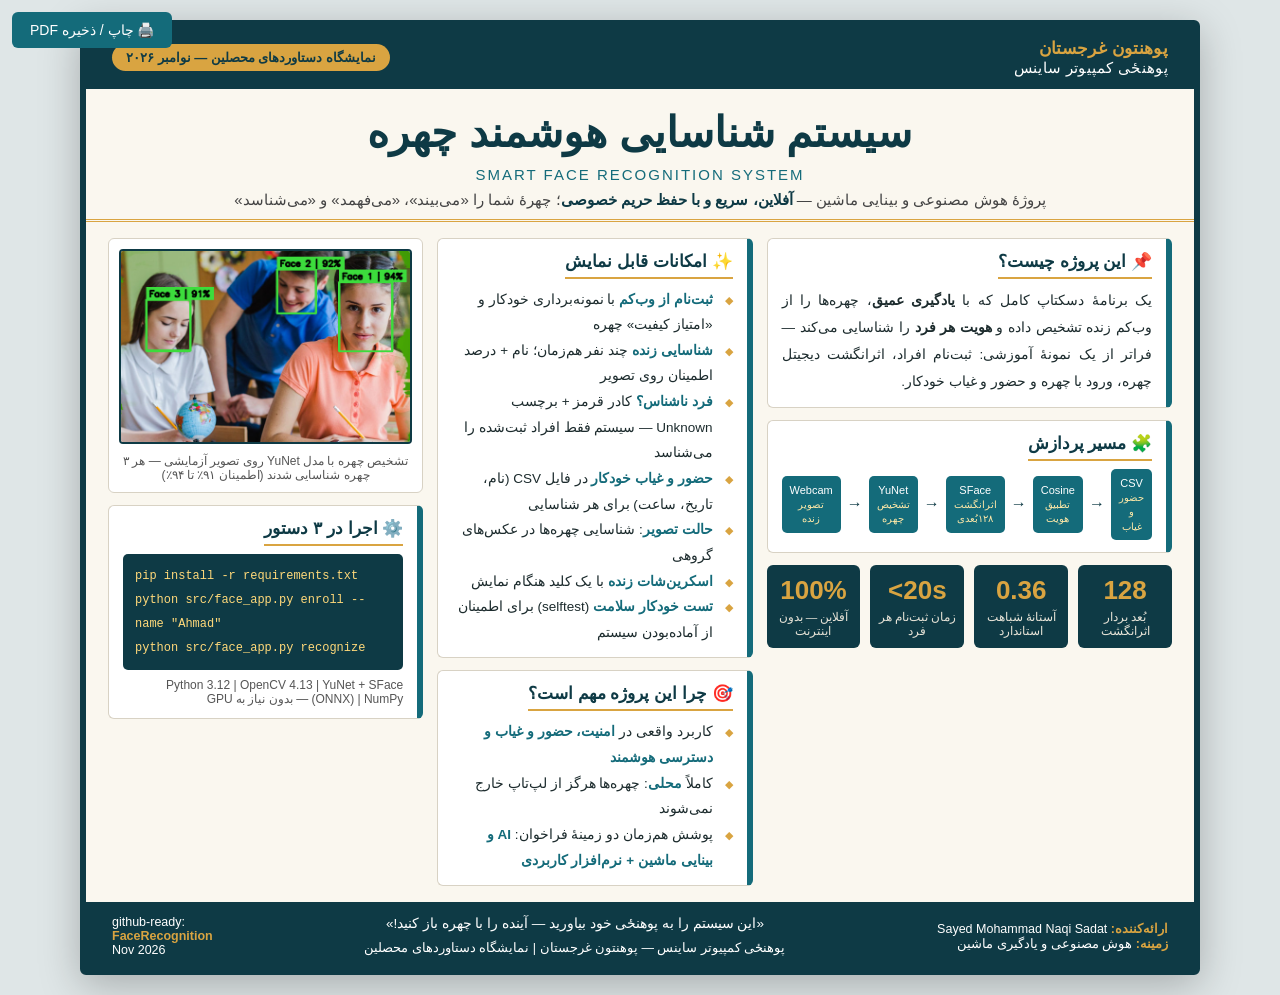
==== docs/poster.html @ 7d1ec59a "Initial commit: Smart Face Recognition System (YuNet + SFace) Offline face recognition for the facul" ====
<!DOCTYPE html>
<html lang="fa" dir="rtl">
<head>
<meta charset="UTF-8">
<meta name="viewport" content="width=device-width, initial-scale=1.0">
<title>پوستر - سیستم شناسایی هوشمند چهره | پوهنتون غرجستان</title>
<style>
  :root{
    --navy:#0e3a45;
    --teal:#146b7a;
    --gold:#d9a441;
    --cream:#faf7ef;
    --ink:#1c2b2d;
  }
  *{box-sizing:border-box; margin:0; padding:0; font-family:"Tahoma","Segoe UI",sans-serif;}
  @page{ size:A4 landscape; margin:10mm; }
  body{
    background:#dfe6e7; color:var(--ink);
    display:flex; justify-content:center; padding:20px;
  }
  .poster{
    width:1120px; min-height:760px; background:var(--cream);
    border:6px solid var(--navy); border-radius:6px; overflow:hidden;
    box-shadow:0 10px 40px rgba(0,0,0,.25); display:flex; flex-direction:column;
  }
  /* ===== header band ===== */
  .topbar{
    background:var(--navy); color:#fff; display:flex; align-items:center;
    justify-content:space-between; padding:12px 26px;
  }
  .uni{ font-size:15px; letter-spacing:.3px; }
  .uni b{ color:var(--gold); font-size:17px; }
  .event{
    font-size:13px; background:var(--gold); color:var(--navy);
    padding:6px 14px; border-radius:20px; font-weight:bold; white-space:nowrap;
  }
  /* ===== title ===== */
  .title{
    text-align:center; padding:18px 30px 10px; border-bottom:3px double var(--gold);
  }
  .title h1{ font-size:42px; color:var(--navy); line-height:1.25; }
  .title .en{ font-size:15px; color:var(--teal); letter-spacing:2px; margin-top:6px; direction:ltr; }
  .title .tagline{ margin-top:8px; font-size:15px; color:#444; }
  .title .tagline b{ color:var(--navy); }
  /* ===== body columns ===== */
  .content{ display:flex; gap:14px; padding:16px 22px; flex:1; }
  .col{ flex:1; display:flex; flex-direction:column; gap:12px; }
  .card{
    background:#fff; border:1.5px solid #d8d2c4; border-inline-start:6px solid var(--teal);
    border-radius:6px; padding:12px 14px;
  }
  .card h2{
    font-size:17px; color:var(--navy); margin-bottom:8px;
    border-bottom:2px solid var(--gold); padding-bottom:5px; display:inline-block;
  }
  .card ul{ list-style:none; }
  .card li{ font-size:13.5px; line-height:1.9; padding-inline-start:20px; position:relative; }
  .card li::before{ content:"◆"; color:var(--gold); position:absolute; inset-inline-start:0; font-size:11px; top:3px;}
  .card li b{ color:var(--teal); }
  .photo{
    background:#fff; border:1.5px solid #d8d2c4; border-radius:6px; padding:10px;
    text-align:center;
  }
  .photo img{ width:100%; border-radius:4px; border:2px solid var(--navy); }
  .photo figcaption{ font-size:12px; color:#555; margin-top:6px; }
  .stats{ display:flex; gap:10px; }
  .stat{
    flex:1; background:var(--navy); color:#fff; border-radius:6px;
    text-align:center; padding:10px 6px;
  }
  .stat .n{ font-size:26px; font-weight:bold; color:var(--gold); direction:ltr; }
  .stat .t{ font-size:11.5px; margin-top:4px; color:#e8e4d8; }
  /* ===== pipeline diagram ===== */
  .pipeline{ direction:ltr; display:flex; align-items:center; justify-content:center; gap:6px; font-size:11px; }
  .step{
    background:var(--teal); color:#fff; border-radius:5px; padding:6px 8px; text-align:center; line-height:1.5;
  }
  .step small{ display:block; font-size:9.5px; color:#ffe9a8; }
  .arrow{ color:var(--navy); font-size:16px; font-weight:bold; }
  /* ===== footer ===== */
  .footer{
    background:var(--navy); color:#fff; display:flex; align-items:center;
    justify-content:space-between; padding:10px 26px; font-size:12.5px;
  }
  .footer b{ color:var(--gold); }
  .foot-center{ text-align:center; line-height:1.8; }
  .foot-center .big{ font-size:13.5px; }
  .print-btn{
    position:fixed; top:12px; left:12px; background:var(--teal); color:#fff;
    border:none; padding:10px 18px; border-radius:6px; cursor:pointer; font-size:14px; z-index:99;
  }
  @media print{
    body{ background:#fff; padding:0; }
    .poster{ box-shadow:none; border:none; width:100%; min-height:auto; }
    .print-btn{ display:none; }
  }
</style>
</head>
<body>

<button class="print-btn" onclick="window.print()">🖨️ چاپ / ذخیره PDF</button>

<div class="poster">

  <!-- ===== سربرگ ===== -->
  <div class="topbar">
    <div class="uni">
      <b>پوهنتون غرجستان</b><br>
      پوهنځی کمپیوتر ساینس
    </div>
    <div class="event">نمایشگاه دستاوردهای محصلین — نوامبر ۲۰۲۶</div>
  </div>

  <!-- ===== عنوان ===== -->
  <div class="title">
    <h1>سیستم شناسایی هوشمند چهره</h1>
    <div class="en">SMART FACE RECOGNITION SYSTEM</div>
    <div class="tagline">پروژهٔ هوش مصنوعی و بینایی ماشین — <b>آفلاین، سریع و با حفظ حریم خصوصی</b>؛ چهرهٔ شما را «می‌بیند»، «می‌فهمد» و «می‌شناسد»</div>
  </div>

  <!-- ===== محتوای اصلی ===== -->
  <div class="content">

    <!-- ستون ۱: چیست -->
    <div class="col">
      <div class="card">
        <h2>📌 این پروژه چیست؟</h2>
        <p style="font-size:13.5px; line-height:2; text-align:justify;">
          یک برنامهٔ دسکتاپ کامل که با <b>یادگیری عمیق</b>، چهره‌ها را از وب‌کم زنده تشخیص داده
          و <b>هویت هر فرد</b> را شناسایی می‌کند — فراتر از یک نمونهٔ آموزشی:
          ثبت‌نام افراد، اثرانگشت دیجیتل چهره، ورود با چهره و حضور و غیاب خودکار.
        </p>
      </div>

      <div class="card">
        <h2>🧩 مسیر پردازش</h2>
        <div class="pipeline">
          <div class="step">Webcam<br><small>تصویر زنده</small></div>
          <div class="arrow">→</div>
          <div class="step">YuNet<br><small>تشخیص چهره</small></div>
          <div class="arrow">→</div>
          <div class="step">SFace<br><small>اثرانگشت ۱۲۸بُعدی</small></div>
          <div class="arrow">→</div>
          <div class="step">Cosine<br><small>تطبیق هویت</small></div>
          <div class="arrow">→</div>
          <div class="step">CSV<br><small>حضور و غیاب</small></div>
        </div>
      </div>

      <div class="stats">
        <div class="stat"><div class="n">128</div><div class="t">بُعد بردار اثرانگشت</div></div>
        <div class="stat"><div class="n">0.36</div><div class="t">آستانهٔ شباهت استاندارد</div></div>
        <div class="stat"><div class="n">&lt;20s</div><div class="t">زمان ثبت‌نام هر فرد</div></div>
        <div class="stat"><div class="n">100%</div><div class="t">آفلاین — بدون اینترنت</div></div>
      </div>
    </div>

    <!-- ستون ۲: امکانات -->
    <div class="col">
      <div class="card" style="flex:1;">
        <h2>✨ امکانات قابل نمایش</h2>
        <ul>
          <li><b>ثبت‌نام از وب‌کم</b> با نمونه‌برداری خودکار و «امتیاز کیفیت» چهره</li>
          <li><b>شناسایی زنده</b> چند نفر هم‌زمان؛ نام + درصد اطمینان روی تصویر</li>
          <li><b>فرد ناشناس؟</b> کادر قرمز + برچسب Unknown — سیستم فقط افراد ثبت‌شده را می‌شناسد</li>
          <li><b>حضور و غیاب خودکار</b> در فایل CSV (نام، تاریخ، ساعت) برای هر شناسایی</li>
          <li><b>حالت تصویر</b>: شناسایی چهره‌ها در عکس‌های گروهی</li>
          <li><b>اسکرین‌شات زنده</b> با یک کلید هنگام نمایش</li>
          <li><b>تست خودکار سلامت</b> (selftest) برای اطمینان از آماده‌بودن سیستم</li>
        </ul>
      </div>
      <div class="card">
        <h2>🎯 چرا این پروژه مهم است؟</h2>
        <ul>
          <li>کاربرد واقعی در <b>امنیت، حضور و غیاب و دسترسی هوشمند</b></li>
          <li>کاملاً <b>محلی</b>: چهره‌ها هرگز از لپ‌تاپ خارج نمی‌شوند</li>
          <li>پوشش هم‌زمان دو زمینهٔ فراخوان: <b>AI و بینایی ماشین + نرم‌افزار کاربردی</b></li>
        </ul>
      </div>
    </div>

    <!-- ستون ۳: تصویر + اجرا -->
    <div class="col">
      <figure class="photo">
        <img src="demo.png" alt="Face detection demo on test.jpg">
        <figcaption>تشخیص چهره با مدل YuNet روی تصویر آزمایشی — هر ۳ چهره شناسایی شدند (اطمینان ۹۱٪ تا ۹۴٪)</figcaption>
      </figure>

      <div class="card">
        <h2>⚙️ اجرا در ۳ دستور</h2>
        <div dir="ltr" style="font-family:Consolas,monospace; font-size:12px; background:#0e3a45; color:#ffd97a; border-radius:5px; padding:10px 12px; line-height:2;">
          pip install -r requirements.txt<br>
          python src/face_app.py enroll --name "Ahmad"<br>
          python src/face_app.py recognize
        </div>
        <p style="font-size:12px; margin-top:8px; color:#555;">Python 3.12 | OpenCV 4.13 | YuNet + SFace (ONNX) | NumPy — بدون نیاز به GPU</p>
      </div>
    </div>

  </div>

  <!-- ===== پانویس ===== -->
  <div class="footer">
    <div>
      <b>ارائه‌کننده:</b> Sayed Mohammad Naqi Sadat<br>
      <b>زمینه:</b> هوش مصنوعی و یادگیری ماشین
    </div>
    <div class="foot-center">
      <div class="big">«این سیستم را به پوهنځی خود بیاورید — آینده را با چهره باز کنید!»</div>
      پوهنځی کمپیوتر ساینس — پوهنتون غرجستان | نمایشگاه دستاوردهای محصلین
    </div>
    <div style="text-align:left; direction:ltr;">
      github-ready:<br>
      <b>FaceRecognition</b><br>
      Nov 2026
    </div>
  </div>

</div>

</body>
</html>
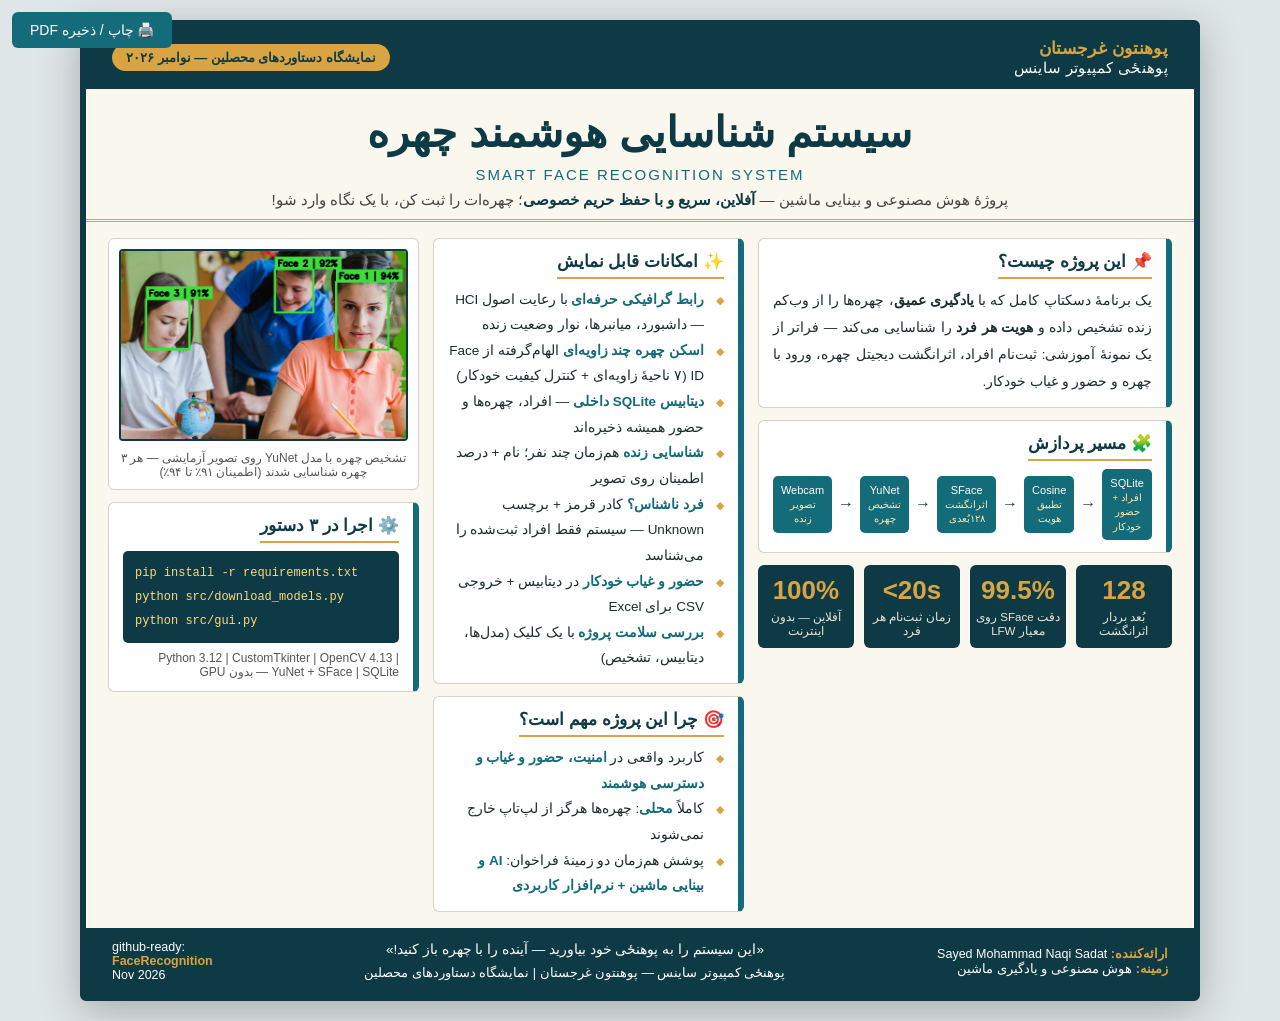
==== commit 55c5501e: "v2.0: Professional GUI (HCI) + SQLite database + guided Face-ID-style enrollment - CustomTkinter GUI" ====
--- a/docs/poster.html
+++ b/docs/poster.html
@@ -115,7 +115,7 @@
   <div class="title">
     <h1>سیستم شناسایی هوشمند چهره</h1>
     <div class="en">SMART FACE RECOGNITION SYSTEM</div>
-    <div class="tagline">پروژهٔ هوش مصنوعی و بینایی ماشین — <b>آفلاین، سریع و با حفظ حریم خصوصی</b>؛ چهرهٔ شما را «می‌بیند»، «می‌فهمد» و «می‌شناسد»</div>
+    <div class="tagline">پروژهٔ هوش مصنوعی و بینایی ماشین — <b>آفلاین، سریع و با حفظ حریم خصوصی</b>؛ چهره‌ات را ثبت کن، با یک نگاه وارد شو!</div>
   </div>
 
   <!-- ===== محتوای اصلی ===== -->
@@ -143,13 +143,13 @@
           <div class="arrow">→</div>
           <div class="step">Cosine<br><small>تطبیق هویت</small></div>
           <div class="arrow">→</div>
-          <div class="step">CSV<br><small>حضور و غیاب</small></div>
+          <div class="step">SQLite<br><small>افراد + حضور خودکار</small></div>
         </div>
       </div>
 
       <div class="stats">
         <div class="stat"><div class="n">128</div><div class="t">بُعد بردار اثرانگشت</div></div>
-        <div class="stat"><div class="n">0.36</div><div class="t">آستانهٔ شباهت استاندارد</div></div>
+        <div class="stat"><div class="n">99.5%</div><div class="t">دقت SFace روی معیار LFW</div></div>
         <div class="stat"><div class="n">&lt;20s</div><div class="t">زمان ثبت‌نام هر فرد</div></div>
         <div class="stat"><div class="n">100%</div><div class="t">آفلاین — بدون اینترنت</div></div>
       </div>
@@ -160,13 +160,13 @@
       <div class="card" style="flex:1;">
         <h2>✨ امکانات قابل نمایش</h2>
         <ul>
-          <li><b>ثبت‌نام از وب‌کم</b> با نمونه‌برداری خودکار و «امتیاز کیفیت» چهره</li>
-          <li><b>شناسایی زنده</b> چند نفر هم‌زمان؛ نام + درصد اطمینان روی تصویر</li>
+          <li><b>رابط گرافیکی حرفه‌ای</b> با رعایت اصول HCI — داشبورد، میانبرها، نوار وضعیت زنده</li>
+          <li><b>اسکن چهره چند زاویه‌ای</b> الهام‌گرفته از Face ID (۷ ناحیهٔ زاویه‌ای + کنترل کیفیت خودکار)</li>
+          <li><b>دیتابیس SQLite داخلی</b> — افراد، چهره‌ها و حضور همیشه ذخیره‌اند</li>
+          <li><b>شناسایی زنده</b> هم‌زمان چند نفر؛ نام + درصد اطمینان روی تصویر</li>
           <li><b>فرد ناشناس؟</b> کادر قرمز + برچسب Unknown — سیستم فقط افراد ثبت‌شده را می‌شناسد</li>
-          <li><b>حضور و غیاب خودکار</b> در فایل CSV (نام، تاریخ، ساعت) برای هر شناسایی</li>
-          <li><b>حالت تصویر</b>: شناسایی چهره‌ها در عکس‌های گروهی</li>
-          <li><b>اسکرین‌شات زنده</b> با یک کلید هنگام نمایش</li>
-          <li><b>تست خودکار سلامت</b> (selftest) برای اطمینان از آماده‌بودن سیستم</li>
+          <li><b>حضور و غیاب خودکار</b> در دیتابیس + خروجی CSV برای Excel</li>
+          <li><b>بررسی سلامت پروژه</b> با یک کلیک (مدل‌ها، دیتابیس، تشخیص)</li>
         </ul>
       </div>
       <div class="card">
@@ -190,10 +190,10 @@
         <h2>⚙️ اجرا در ۳ دستور</h2>
         <div dir="ltr" style="font-family:Consolas,monospace; font-size:12px; background:#0e3a45; color:#ffd97a; border-radius:5px; padding:10px 12px; line-height:2;">
           pip install -r requirements.txt<br>
-          python src/face_app.py enroll --name "Ahmad"<br>
-          python src/face_app.py recognize
+          python src/download_models.py<br>
+          python src/gui.py
         </div>
-        <p style="font-size:12px; margin-top:8px; color:#555;">Python 3.12 | OpenCV 4.13 | YuNet + SFace (ONNX) | NumPy — بدون نیاز به GPU</p>
+        <p style="font-size:12px; margin-top:8px; color:#555;">Python 3.12 | CustomTkinter | OpenCV 4.13 | YuNet + SFace | SQLite — بدون GPU</p>
       </div>
     </div>
 
